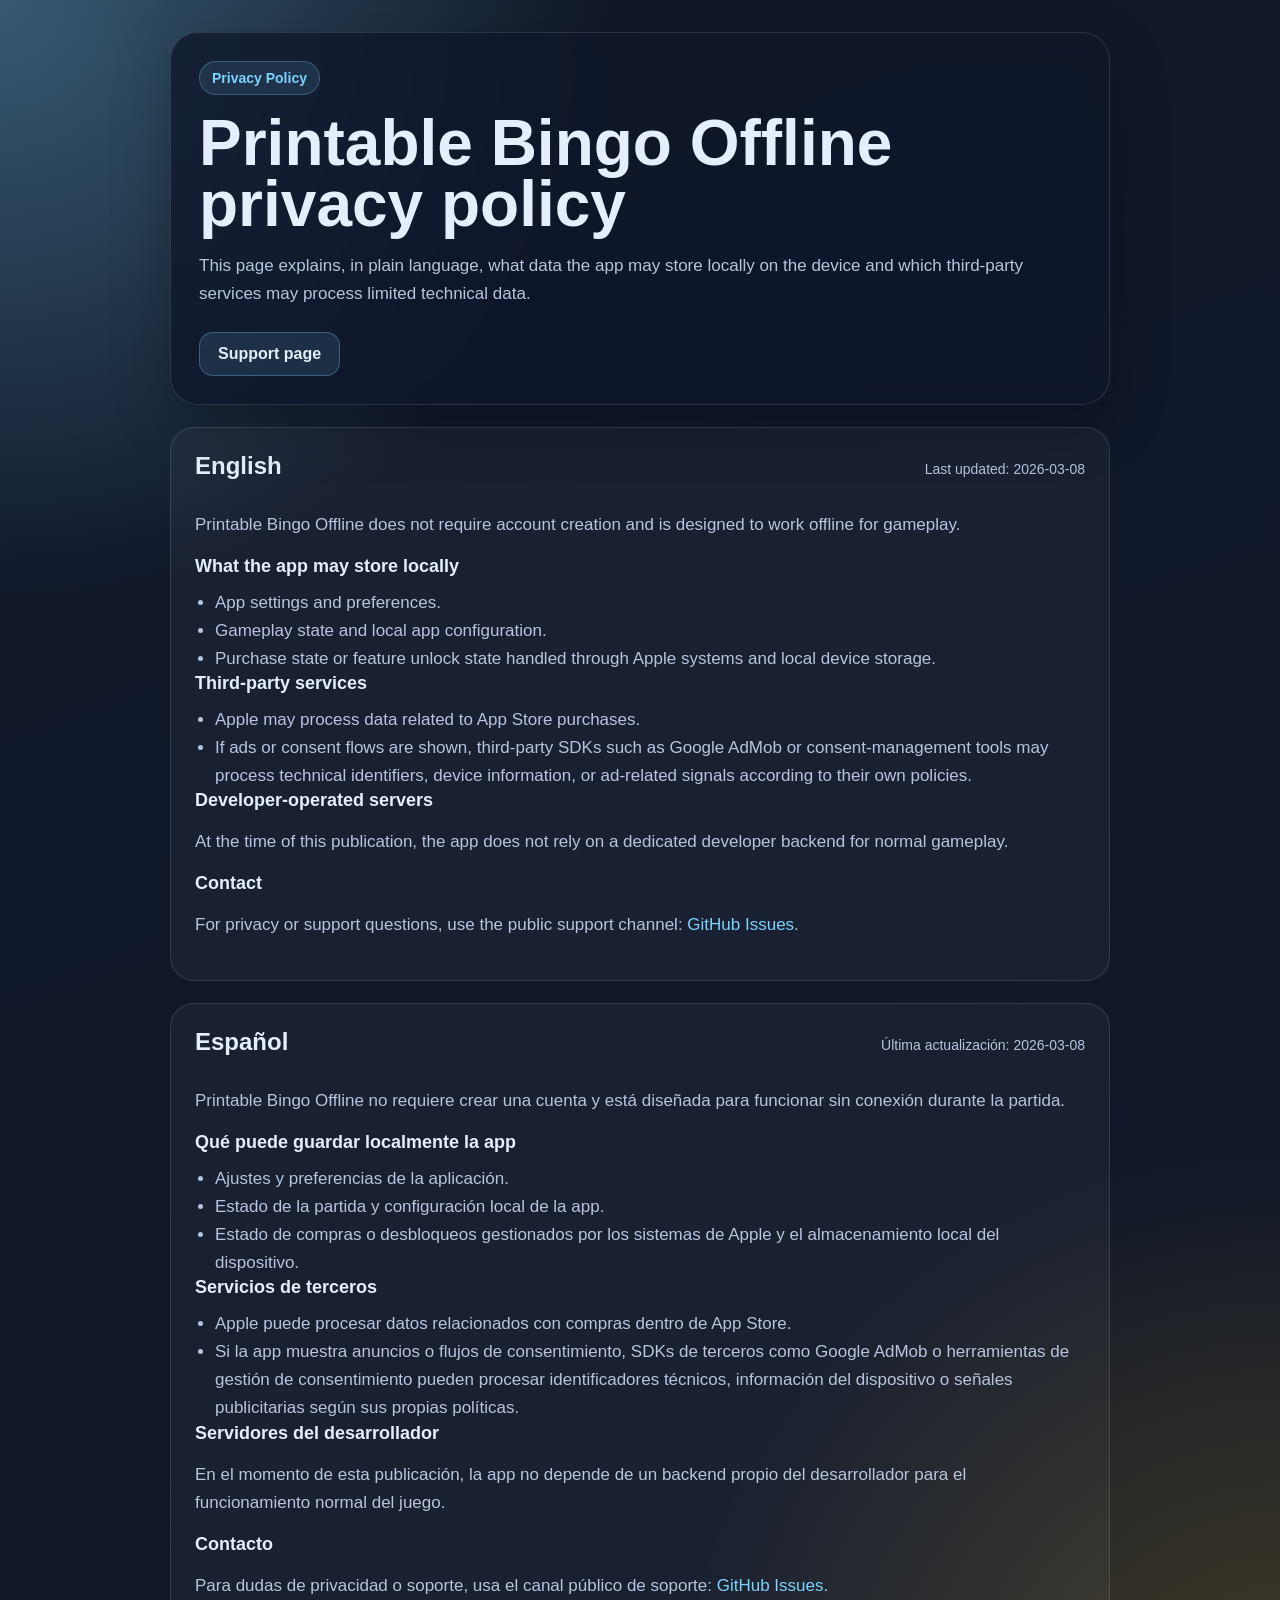
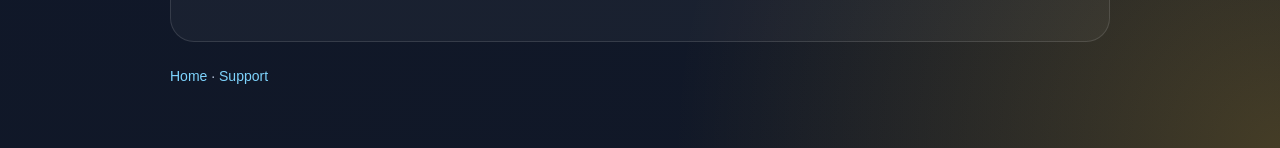
==== docs/privacy/index.html @ 6d7e109d "Add GitHub Pages support and privacy site" ====
<!doctype html>
<html lang="en">
<head>
  <meta charset="utf-8">
  <meta name="viewport" content="width=device-width, initial-scale=1">
  <title>Printable Bingo Offline Privacy Policy</title>
  <meta name="description" content="Privacy policy for Printable Bingo Offline.">
  <link rel="stylesheet" href="../styles.css">
</head>
<body>
  <main class="shell">
    <section class="hero">
      <span class="kicker">Privacy Policy</span>
      <h1>Printable Bingo Offline privacy policy</h1>
      <p>
        This page explains, in plain language, what data the app may store locally on the device and which third-party services may process limited technical data.
      </p>
      <div class="button-row">
        <a class="button" href="../support/">Support page</a>
      </div>
    </section>

    <section class="section">
      <div class="header-row">
        <h2>English</h2>
        <span class="meta">Last updated: 2026-03-08</span>
      </div>
      <p>
        Printable Bingo Offline does not require account creation and is designed to work offline for gameplay.
      </p>
      <h3>What the app may store locally</h3>
      <ul>
        <li>App settings and preferences.</li>
        <li>Gameplay state and local app configuration.</li>
        <li>Purchase state or feature unlock state handled through Apple systems and local device storage.</li>
      </ul>
      <h3>Third-party services</h3>
      <ul>
        <li>Apple may process data related to App Store purchases.</li>
        <li>If ads or consent flows are shown, third-party SDKs such as Google AdMob or consent-management tools may process technical identifiers, device information, or ad-related signals according to their own policies.</li>
      </ul>
      <h3>Developer-operated servers</h3>
      <p>
        At the time of this publication, the app does not rely on a dedicated developer backend for normal gameplay.
      </p>
      <h3>Contact</h3>
      <p>
        For privacy or support questions, use the public support channel: <a href="https://github.com/JLEscolaDev/PrintableBingoOffline/issues">GitHub Issues</a>.
      </p>
    </section>

    <section class="section">
      <div class="header-row">
        <h2>Español</h2>
        <span class="meta">Última actualización: 2026-03-08</span>
      </div>
      <p>
        Printable Bingo Offline no requiere crear una cuenta y está diseñada para funcionar sin conexión durante la partida.
      </p>
      <h3>Qué puede guardar localmente la app</h3>
      <ul>
        <li>Ajustes y preferencias de la aplicación.</li>
        <li>Estado de la partida y configuración local de la app.</li>
        <li>Estado de compras o desbloqueos gestionados por los sistemas de Apple y el almacenamiento local del dispositivo.</li>
      </ul>
      <h3>Servicios de terceros</h3>
      <ul>
        <li>Apple puede procesar datos relacionados con compras dentro de App Store.</li>
        <li>Si la app muestra anuncios o flujos de consentimiento, SDKs de terceros como Google AdMob o herramientas de gestión de consentimiento pueden procesar identificadores técnicos, información del dispositivo o señales publicitarias según sus propias políticas.</li>
      </ul>
      <h3>Servidores del desarrollador</h3>
      <p>
        En el momento de esta publicación, la app no depende de un backend propio del desarrollador para el funcionamiento normal del juego.
      </p>
      <h3>Contacto</h3>
      <p>
        Para dudas de privacidad o soporte, usa el canal público de soporte: <a href="https://github.com/JLEscolaDev/PrintableBingoOffline/issues">GitHub Issues</a>.
      </p>
    </section>

    <footer>
      <a href="../">Home</a> · <a href="../support/">Support</a>
    </footer>
  </main>
</body>
</html>
---- docs/styles.css ----
:root {
  color-scheme: light dark;
  --bg: #0f172a;
  --panel: rgba(15, 23, 42, 0.78);
  --text: #e5eefc;
  --muted: #b7c5dc;
  --line: rgba(255, 255, 255, 0.12);
  --accent: #7dd3fc;
  --accent-2: #fbbf24;
}

* { box-sizing: border-box; }
html, body {
  margin: 0;
  padding: 0;
  font-family: ui-rounded, "SF Pro Rounded", "Avenir Next", "Helvetica Neue", sans-serif;
  background:
    radial-gradient(circle at top left, rgba(125, 211, 252, 0.35), transparent 28%),
    radial-gradient(circle at bottom right, rgba(251, 191, 36, 0.22), transparent 28%),
    linear-gradient(160deg, #111827 0%, #0f172a 38%, #111827 100%);
  color: var(--text);
}

a { color: var(--accent); text-decoration: none; }
a:hover { text-decoration: underline; }

.shell {
  max-width: 980px;
  margin: 0 auto;
  padding: 32px 20px 64px;
}

.hero {
  padding: 28px;
  border: 1px solid var(--line);
  border-radius: 28px;
  background: var(--panel);
  backdrop-filter: blur(12px);
  box-shadow: 0 18px 60px rgba(0, 0, 0, 0.24);
}

.kicker {
  display: inline-flex;
  align-items: center;
  gap: 8px;
  padding: 8px 12px;
  border-radius: 999px;
  background: rgba(125, 211, 252, 0.12);
  border: 1px solid rgba(125, 211, 252, 0.26);
  color: var(--accent);
  font-size: 14px;
  font-weight: 700;
}

h1 {
  margin: 18px 0 10px;
  font-size: clamp(36px, 6vw, 64px);
  line-height: 0.95;
}

h2 {
  margin: 0 0 14px;
  font-size: 24px;
}

h3 {
  margin: 0 0 10px;
  font-size: 18px;
}

p, li {
  color: var(--muted);
  line-height: 1.65;
  font-size: 17px;
}

.grid {
  margin-top: 22px;
  display: grid;
  grid-template-columns: repeat(auto-fit, minmax(250px, 1fr));
  gap: 16px;
}

.card {
  padding: 20px;
  border-radius: 22px;
  border: 1px solid var(--line);
  background: rgba(255, 255, 255, 0.04);
}

.button-row {
  margin-top: 24px;
  display: flex;
  flex-wrap: wrap;
  gap: 12px;
}

.button {
  display: inline-flex;
  align-items: center;
  justify-content: center;
  gap: 8px;
  padding: 12px 18px;
  border-radius: 14px;
  border: 1px solid rgba(125, 211, 252, 0.3);
  background: rgba(125, 211, 252, 0.12);
  color: var(--text);
  font-weight: 700;
}

.button.alt {
  border-color: rgba(251, 191, 36, 0.26);
  background: rgba(251, 191, 36, 0.12);
}

.section {
  margin-top: 22px;
  padding: 24px;
  border-radius: 24px;
  border: 1px solid var(--line);
  background: rgba(255, 255, 255, 0.04);
}

.header-row {
  display: flex;
  flex-wrap: wrap;
  align-items: baseline;
  justify-content: space-between;
  gap: 12px;
  margin-bottom: 8px;
}

.meta {
  color: var(--muted);
  font-size: 14px;
}

ul {
  margin: 12px 0 0 20px;
  padding: 0;
}

footer {
  margin-top: 26px;
  color: var(--muted);
  font-size: 14px;
}

.small {
  font-size: 15px;
}
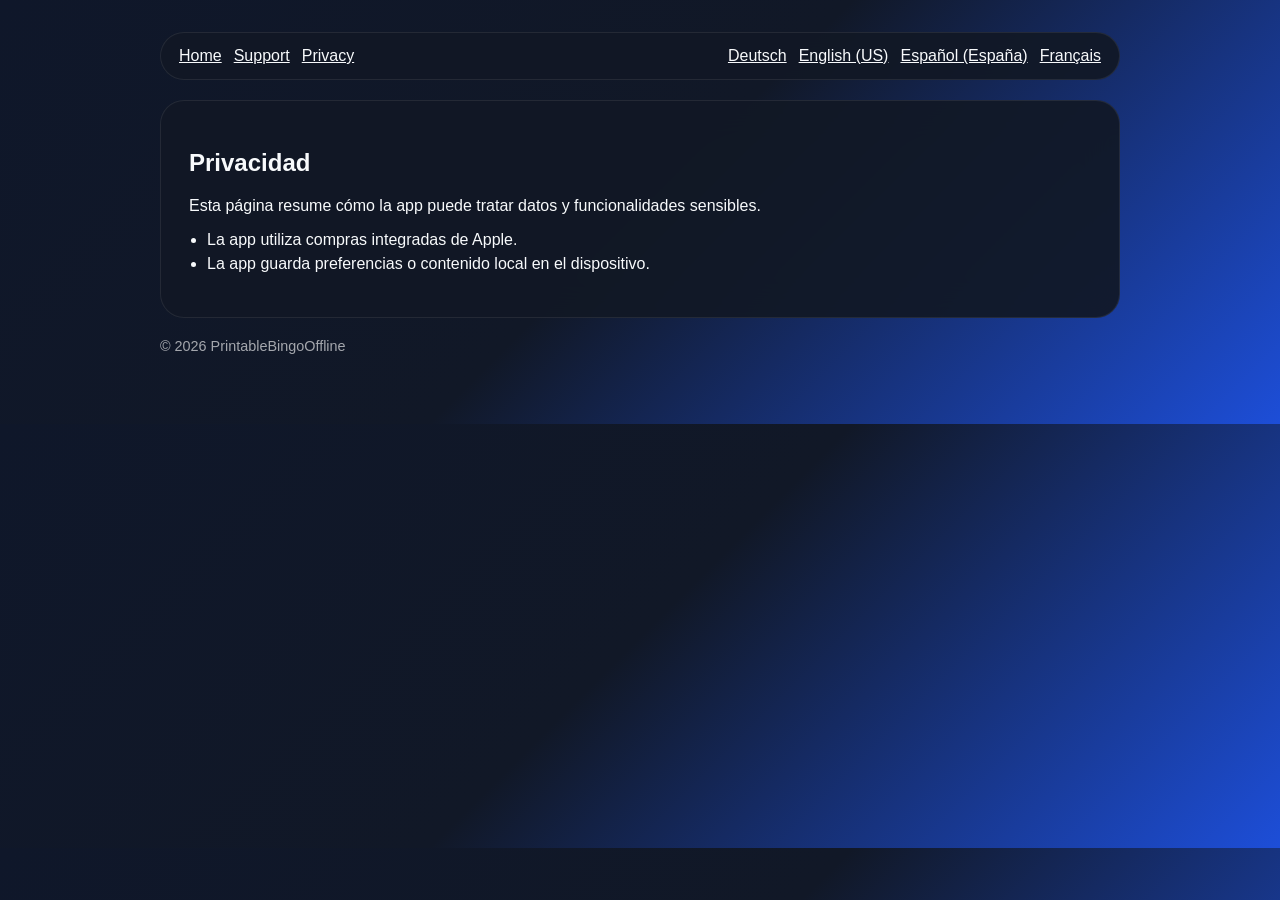
==== commit 797fa8d5: "Update docs site for PrintableBingoOffline" ====
--- a/docs/privacy/index.html
+++ b/docs/privacy/index.html
@@ -1,86 +1,30 @@
 <!doctype html>
-<html lang="en">
+<html lang="es">
 <head>
   <meta charset="utf-8">
   <meta name="viewport" content="width=device-width, initial-scale=1">
-  <title>Printable Bingo Offline Privacy Policy</title>
-  <meta name="description" content="Privacy policy for Printable Bingo Offline.">
+  <title>Printable Bingo Offline · Privacidad</title>
   <link rel="stylesheet" href="../styles.css">
 </head>
 <body>
-  <main class="shell">
-    <section class="hero">
-      <span class="kicker">Privacy Policy</span>
-      <h1>Printable Bingo Offline privacy policy</h1>
-      <p>
-        This page explains, in plain language, what data the app may store locally on the device and which third-party services may process limited technical data.
-      </p>
-      <div class="button-row">
-        <a class="button" href="../support/">Support page</a>
-      </div>
+  <main class="page-shell">
+    <nav class="top-nav">
+  <div class="page-links">
+    <a href="../">Home</a>
+    <a href="../support/">Support</a>
+    <a href="./">Privacy</a>
+  </div>
+  <div class="language-links"><a href="../de-DE/" >Deutsch</a><a href="../en-US/" >English (US)</a><a href="../" aria-current="page">Español (España)</a><a href="../fr-FR/" >Français</a></div>
+</nav>
+    <section class="page-card">
+      <h1>Privacidad</h1>
+      <p>Esta página resume cómo la app puede tratar datos y funcionalidades sensibles.</p>
+<ul><li>La app utiliza compras integradas de Apple.</li><li>La app guarda preferencias o contenido local en el dispositivo.</li></ul>
+
     </section>
-
-    <section class="section">
-      <div class="header-row">
-        <h2>English</h2>
-        <span class="meta">Last updated: 2026-03-08</span>
-      </div>
-      <p>
-        Printable Bingo Offline does not require account creation and is designed to work offline for gameplay.
-      </p>
-      <h3>What the app may store locally</h3>
-      <ul>
-        <li>App settings and preferences.</li>
-        <li>Gameplay state and local app configuration.</li>
-        <li>Purchase state or feature unlock state handled through Apple systems and local device storage.</li>
-      </ul>
-      <h3>Third-party services</h3>
-      <ul>
-        <li>Apple may process data related to App Store purchases.</li>
-        <li>If ads or consent flows are shown, third-party SDKs such as Google AdMob or consent-management tools may process technical identifiers, device information, or ad-related signals according to their own policies.</li>
-      </ul>
-      <h3>Developer-operated servers</h3>
-      <p>
-        At the time of this publication, the app does not rely on a dedicated developer backend for normal gameplay.
-      </p>
-      <h3>Contact</h3>
-      <p>
-        For privacy or support questions, use the public support channel: <a href="https://github.com/JLEscolaDev/PrintableBingoOffline/issues">GitHub Issues</a>.
-      </p>
-    </section>
-
-    <section class="section">
-      <div class="header-row">
-        <h2>Español</h2>
-        <span class="meta">Última actualización: 2026-03-08</span>
-      </div>
-      <p>
-        Printable Bingo Offline no requiere crear una cuenta y está diseñada para funcionar sin conexión durante la partida.
-      </p>
-      <h3>Qué puede guardar localmente la app</h3>
-      <ul>
-        <li>Ajustes y preferencias de la aplicación.</li>
-        <li>Estado de la partida y configuración local de la app.</li>
-        <li>Estado de compras o desbloqueos gestionados por los sistemas de Apple y el almacenamiento local del dispositivo.</li>
-      </ul>
-      <h3>Servicios de terceros</h3>
-      <ul>
-        <li>Apple puede procesar datos relacionados con compras dentro de App Store.</li>
-        <li>Si la app muestra anuncios o flujos de consentimiento, SDKs de terceros como Google AdMob o herramientas de gestión de consentimiento pueden procesar identificadores técnicos, información del dispositivo o señales publicitarias según sus propias políticas.</li>
-      </ul>
-      <h3>Servidores del desarrollador</h3>
-      <p>
-        En el momento de esta publicación, la app no depende de un backend propio del desarrollador para el funcionamiento normal del juego.
-      </p>
-      <h3>Contacto</h3>
-      <p>
-        Para dudas de privacidad o soporte, usa el canal público de soporte: <a href="https://github.com/JLEscolaDev/PrintableBingoOffline/issues">GitHub Issues</a>.
-      </p>
-    </section>
-
-    <footer>
-      <a href="../">Home</a> · <a href="../support/">Support</a>
+    <footer class="footer">
+      <p>© 2026 PrintableBingoOffline</p>
     </footer>
   </main>
 </body>
-</html>
+</html>
--- a/docs/styles.css
+++ b/docs/styles.css
@@ -1,151 +1,79 @@
 :root {
   color-scheme: light dark;
-  --bg: #0f172a;
-  --panel: rgba(15, 23, 42, 0.78);
-  --text: #e5eefc;
-  --muted: #b7c5dc;
-  --line: rgba(255, 255, 255, 0.12);
-  --accent: #7dd3fc;
-  --accent-2: #fbbf24;
+  --bg: #0e1320;
+  --surface: rgba(255,255,255,0.92);
+  --surface-dark: rgba(18,24,37,0.92);
+  --text: #111827;
+  --text-dark: #f8fafc;
+  --muted: #475569;
+  --accent: #2563eb;
 }
 
 * { box-sizing: border-box; }
-html, body {
+
+body {
   margin: 0;
-  padding: 0;
-  font-family: ui-rounded, "SF Pro Rounded", "Avenir Next", "Helvetica Neue", sans-serif;
-  background:
-    radial-gradient(circle at top left, rgba(125, 211, 252, 0.35), transparent 28%),
-    radial-gradient(circle at bottom right, rgba(251, 191, 36, 0.22), transparent 28%),
-    linear-gradient(160deg, #111827 0%, #0f172a 38%, #111827 100%);
-  color: var(--text);
+  font-family: -apple-system, BlinkMacSystemFont, "SF Pro Text", "Helvetica Neue", sans-serif;
+  background: linear-gradient(135deg, #0f172a, #111827 50%, #1d4ed8);
+  color: var(--text-dark);
 }
 
-a { color: var(--accent); text-decoration: none; }
-a:hover { text-decoration: underline; }
+a { color: inherit; }
 
-.shell {
-  max-width: 980px;
+.page-shell {
+  width: min(960px, calc(100% - 32px));
   margin: 0 auto;
-  padding: 32px 20px 64px;
+  padding: 32px 0 56px;
 }
 
-.hero {
-  padding: 28px;
-  border: 1px solid var(--line);
-  border-radius: 28px;
-  background: var(--panel);
-  backdrop-filter: blur(12px);
-  box-shadow: 0 18px 60px rgba(0, 0, 0, 0.24);
+.top-nav,
+.page-card,
+.card {
+  background: var(--surface-dark);
+  border: 1px solid rgba(255,255,255,0.08);
+  border-radius: 24px;
+  backdrop-filter: blur(18px);
 }
 
-.kicker {
-  display: inline-flex;
-  align-items: center;
-  gap: 8px;
-  padding: 8px 12px;
-  border-radius: 999px;
-  background: rgba(125, 211, 252, 0.12);
-  border: 1px solid rgba(125, 211, 252, 0.26);
-  color: var(--accent);
-  font-size: 14px;
-  font-weight: 700;
+.top-nav {
+  display: flex;
+  justify-content: space-between;
+  gap: 16px;
+  padding: 14px 18px;
+  margin-bottom: 20px;
 }
 
-h1 {
-  margin: 18px 0 10px;
-  font-size: clamp(36px, 6vw, 64px);
-  line-height: 0.95;
+.page-links,
+.language-links {
+  display: flex;
+  gap: 12px;
+  flex-wrap: wrap;
 }
 
-h2 {
-  margin: 0 0 14px;
-  font-size: 24px;
+.page-card {
+  padding: 28px;
 }
 
-h3 {
-  margin: 0 0 10px;
-  font-size: 18px;
-}
-
-p, li {
-  color: var(--muted);
-  line-height: 1.65;
-  font-size: 17px;
-}
+.hero { margin-bottom: 24px; }
+.hero h1 { margin: 8px 0 12px; font-size: clamp(2rem, 5vw, 3.2rem); }
+.hero p { margin: 0; color: rgba(255,255,255,0.82); }
+.eyebrow { text-transform: uppercase; letter-spacing: 0.08em; font-size: 0.78rem; color: rgba(255,255,255,0.56); }
 
 .grid {
-  margin-top: 22px;
   display: grid;
-  grid-template-columns: repeat(auto-fit, minmax(250px, 1fr));
+  grid-template-columns: repeat(auto-fit, minmax(220px, 1fr));
   gap: 16px;
 }
 
 .card {
   padding: 20px;
-  border-radius: 22px;
-  border: 1px solid var(--line);
-  background: rgba(255, 255, 255, 0.04);
 }
 
-.button-row {
-  margin-top: 24px;
-  display: flex;
-  flex-wrap: wrap;
-  gap: 12px;
+.footer {
+  margin-top: 20px;
+  color: rgba(255,255,255,0.62);
+  font-size: 0.9rem;
 }
 
-.button {
-  display: inline-flex;
-  align-items: center;
-  justify-content: center;
-  gap: 8px;
-  padding: 12px 18px;
-  border-radius: 14px;
-  border: 1px solid rgba(125, 211, 252, 0.3);
-  background: rgba(125, 211, 252, 0.12);
-  color: var(--text);
-  font-weight: 700;
-}
-
-.button.alt {
-  border-color: rgba(251, 191, 36, 0.26);
-  background: rgba(251, 191, 36, 0.12);
-}
-
-.section {
-  margin-top: 22px;
-  padding: 24px;
-  border-radius: 24px;
-  border: 1px solid var(--line);
-  background: rgba(255, 255, 255, 0.04);
-}
-
-.header-row {
-  display: flex;
-  flex-wrap: wrap;
-  align-items: baseline;
-  justify-content: space-between;
-  gap: 12px;
-  margin-bottom: 8px;
-}
-
-.meta {
-  color: var(--muted);
-  font-size: 14px;
-}
-
-ul {
-  margin: 12px 0 0 20px;
-  padding: 0;
-}
-
-footer {
-  margin-top: 26px;
-  color: var(--muted);
-  font-size: 14px;
-}
-
-.small {
-  font-size: 15px;
-}
+ul { padding-left: 18px; }
+li + li { margin-top: 6px; }
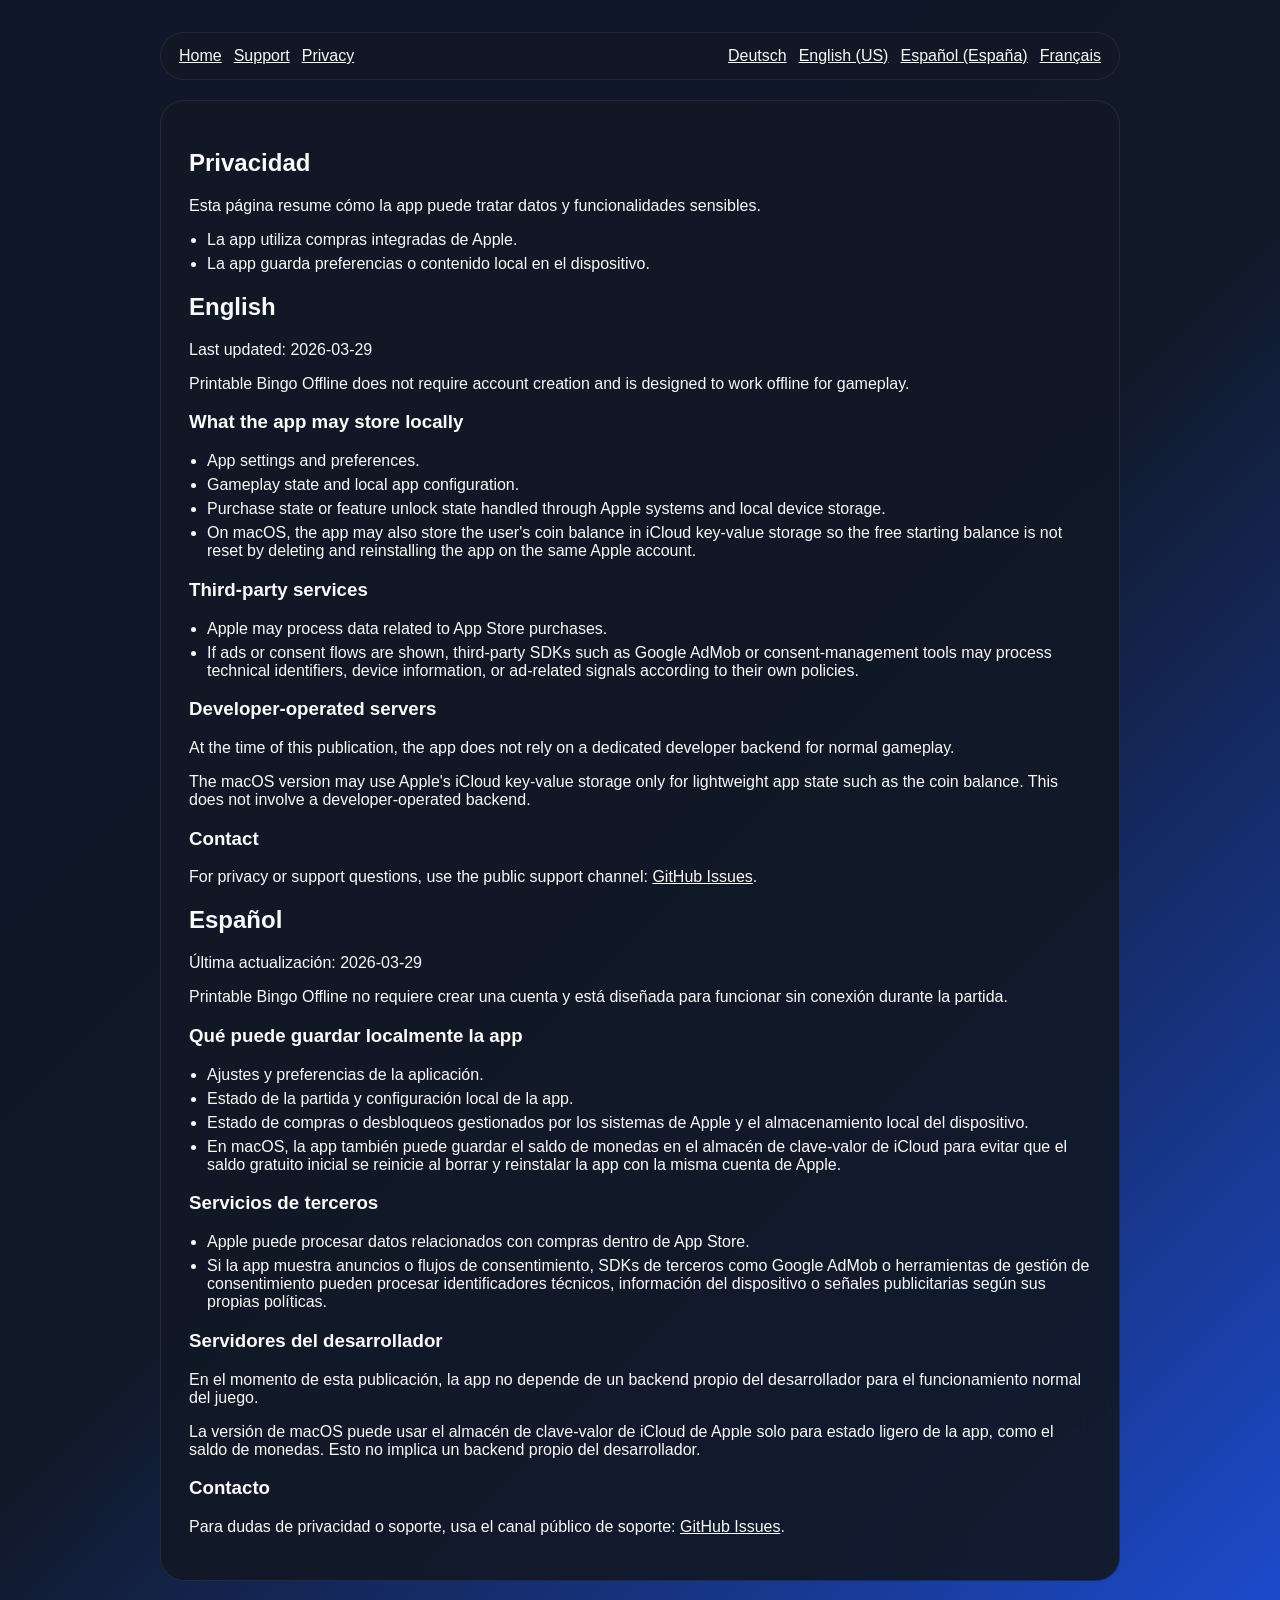
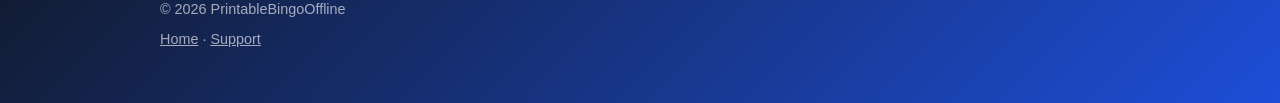
==== commit 23194687: "chore: snapshot PrintableBingoOffline project state Preserve the current local PrintableBingoOffline" ====
--- a/docs/privacy/index.html
+++ b/docs/privacy/index.html
@@ -21,10 +21,78 @@
       <p>Esta página resume cómo la app puede tratar datos y funcionalidades sensibles.</p>
 <ul><li>La app utiliza compras integradas de Apple.</li><li>La app guarda preferencias o contenido local en el dispositivo.</li></ul>
 
+    <section class="section">
+      <div class="header-row">
+        <h2>English</h2>
+        <span class="meta">Last updated: 2026-03-29</span>
+      </div>
+      <p>
+        Printable Bingo Offline does not require account creation and is designed to work offline for gameplay.
+      </p>
+      <h3>What the app may store locally</h3>
+      <ul>
+        <li>App settings and preferences.</li>
+        <li>Gameplay state and local app configuration.</li>
+        <li>Purchase state or feature unlock state handled through Apple systems and local device storage.</li>
+        <li>On macOS, the app may also store the user's coin balance in iCloud key-value storage so the free starting balance is not reset by deleting and reinstalling the app on the same Apple account.</li>
+      </ul>
+      <h3>Third-party services</h3>
+      <ul>
+        <li>Apple may process data related to App Store purchases.</li>
+        <li>If ads or consent flows are shown, third-party SDKs such as Google AdMob or consent-management tools may process technical identifiers, device information, or ad-related signals according to their own policies.</li>
+      </ul>
+      <h3>Developer-operated servers</h3>
+      <p>
+        At the time of this publication, the app does not rely on a dedicated developer backend for normal gameplay.
+      </p>
+      <p>
+        The macOS version may use Apple's iCloud key-value storage only for lightweight app state such as the coin balance. This does not involve a developer-operated backend.
+      </p>
+      <h3>Contact</h3>
+      <p>
+        For privacy or support questions, use the public support channel: <a href="https://github.com/JLEscolaDev/PrintableBingoOffline/issues">GitHub Issues</a>.
+      </p>
     </section>
+
+    <section class="section">
+      <div class="header-row">
+        <h2>Español</h2>
+        <span class="meta">Última actualización: 2026-03-29</span>
+      </div>
+      <p>
+        Printable Bingo Offline no requiere crear una cuenta y está diseñada para funcionar sin conexión durante la partida.
+      </p>
+      <h3>Qué puede guardar localmente la app</h3>
+      <ul>
+        <li>Ajustes y preferencias de la aplicación.</li>
+        <li>Estado de la partida y configuración local de la app.</li>
+        <li>Estado de compras o desbloqueos gestionados por los sistemas de Apple y el almacenamiento local del dispositivo.</li>
+        <li>En macOS, la app también puede guardar el saldo de monedas en el almacén de clave-valor de iCloud para evitar que el saldo gratuito inicial se reinicie al borrar y reinstalar la app con la misma cuenta de Apple.</li>
+      </ul>
+      <h3>Servicios de terceros</h3>
+      <ul>
+        <li>Apple puede procesar datos relacionados con compras dentro de App Store.</li>
+        <li>Si la app muestra anuncios o flujos de consentimiento, SDKs de terceros como Google AdMob o herramientas de gestión de consentimiento pueden procesar identificadores técnicos, información del dispositivo o señales publicitarias según sus propias políticas.</li>
+      </ul>
+      <h3>Servidores del desarrollador</h3>
+      <p>
+        En el momento de esta publicación, la app no depende de un backend propio del desarrollador para el funcionamiento normal del juego.
+      </p>
+      <p>
+        La versión de macOS puede usar el almacén de clave-valor de iCloud de Apple solo para estado ligero de la app, como el saldo de monedas. Esto no implica un backend propio del desarrollador.
+      </p>
+      <h3>Contacto</h3>
+      <p>
+        Para dudas de privacidad o soporte, usa el canal público de soporte: <a href="https://github.com/JLEscolaDev/PrintableBingoOffline/issues">GitHub Issues</a>.
+      </p>
+    </section>
+
+    </section>
+
     <footer class="footer">
       <p>© 2026 PrintableBingoOffline</p>
+      <a href="../">Home</a> · <a href="../support/">Support</a>
     </footer>
   </main>
 </body>
-</html>+</html>
